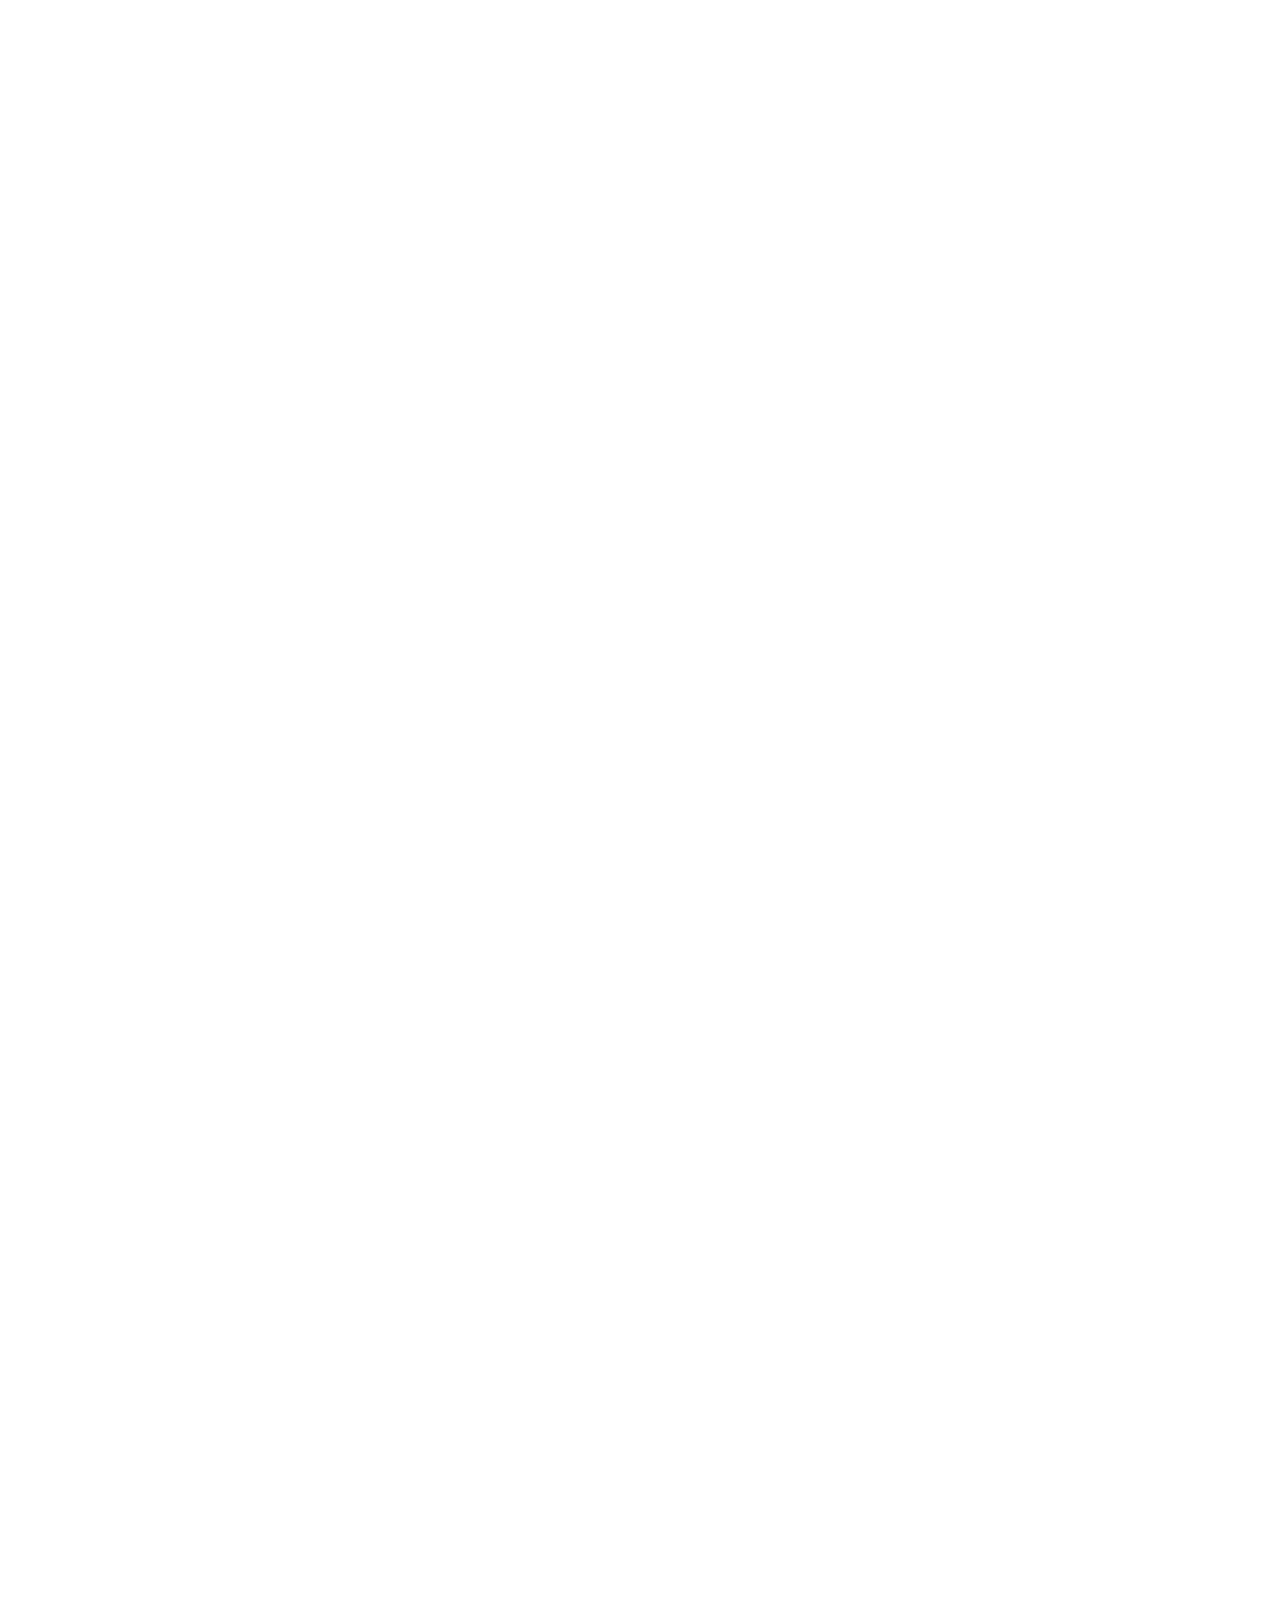
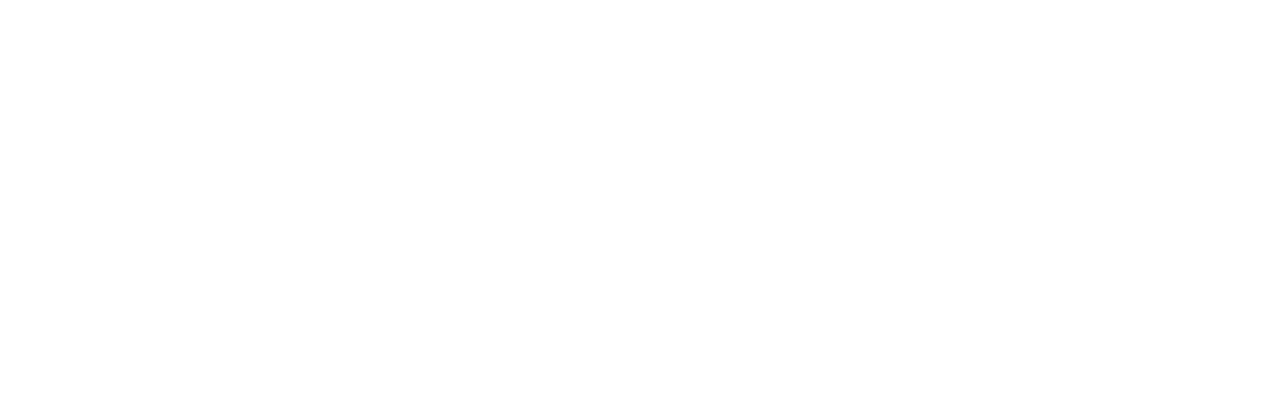
==== detailProduct.html @ 87e2caf5 "Add files via upload" ====
<!DOCTYPE html>
<html lang="en">
<head>
    <meta charset="UTF-8">
    <meta name="viewport" content="width=device-width, initial-scale=1.0">
    <title>Detail Porduct</title>
     <!-- Link bootstrap -->
     <link rel="stylesheet" href="bootstrap-5.3.3-dist/css/bootstrap.min.css">
    <!-- Icon bootstrap -->
     <link rel="stylesheet" href="https://cdn.jsdelivr.net/npm/bootstrap-icons@1.11.3/font/bootstrap-icons.min.css">
    <!-- Style css -->
     <link rel="stylesheet" href="style.css">
    <!-- Jquery -->
      <script src="jquery-3.7.1.min.js"></script>
</head>
<body>
    

    <!-- IMAGE PRODUCT -->

    <!-- ================================================ -->
    
    
    
    <!-- DESKRIPSI -->

    <!-- ================================================ -->
   
   
   
    <!-- CO -->

    <!-- ================================================ -->

    

    <!-- Bootstrap js -->
    <script src="bootstrap-5.3.3-dist/js/bootstrap.bundle.min.js"></script>
    <!-- Main js -->
    <script src="main.js"></script>
</body>
</html>
---- style.css ----
@import url('https://fonts.googleapis.com/css2?family=Quicksand:wght@300..700&display=swap');

/* =============================== VARIABEL =============================== */
:root {
    --warna-utama: #399918;
    --pendukung: #ECFFE6;
    --hover: #D5ED9F;
    --tinggi-gambar-card: 180px;
    --lebar-gambar-card: 100%;
    --lebar-card: 180px ;
}
body {
    font-family: "Quicksand", sans-serif;
    height: 2000px;
    overflow-x: auto;
}

/* ======================================================================== */



/* =============================== REBOOT STYLE BOOTSTRAP =============================== */
.bg-success,.btn-success {
    background-color: var(--warna-utama) !important;
}

.offcanvas {
    height: 70vh !important;
}
/* ======================================================================== */




/* =============================== NAVBAR =============================== */
nav input:focus {
   outline: 0;
}

/* ======================================================================== */





/* =============================== CAROUSEL =============================== */

.carousel img {
    width: 100%;
    height: 30vh;
    object-fit: cover;
}
/* ======================================================================== */



/* =============================== KATEGORI =============================== */

.kotak-kategori {
    width: 90px;
    height: 90px;
    background-color: var(--pendukung);
    transition: 0.2s;
}
.kotak-kategori img {
    width: 48px;
    height: 48px;
}


.kotak:hover .kotak-kategori {
    background-color: var(--hover);
}
/* ======================================================================== */


/* =============================== PROMO =============================== */

.promo {
    width: 85%;
    background-color: var(--hover);
    overflow-x: auto;
}
.kotak-promo {
    min-width: 600px;
}
.card img {
    width: var(--lebar-gambar-card);
    height: var(--tinggi-gambar-card);
    object-fit: cover;
}
.card {
    width: var(--lebar-card) !important;
    transition: 0.2s;
}
.card:hover {
    transform: translateY(-4px);
}
.card span {
    font-size: 13px;
}


/* ======================================================================== */


@media screen and (max-width: 767px) { 

    .kotak-kategori {
        width: 95px;
        height: 95px;
    }
    .kotak-kategori img {
        width: 30px;
        height: 30px;
    }
    .promo {
        width: 100%;
    }
 }


@media screen and (min-width: 768px) and (max-width:991px){ 
    .kotak-kategori {
        width: 100px;
        height: 100px;
    }
    .kotak-kategori img {
        width: 30px;
        height: 30px;
    }
    .promo {
        width: 100%;
    }
 }


@media screen and (min-width: 992px) and (max-width:1999px){ 
 .promo {
        width: 100%;
    }
 }


@media screen and (min-width: 1200px) and (max-width:1399px) { 

 }


@media screen and (min-width: 1400px) { 

 }
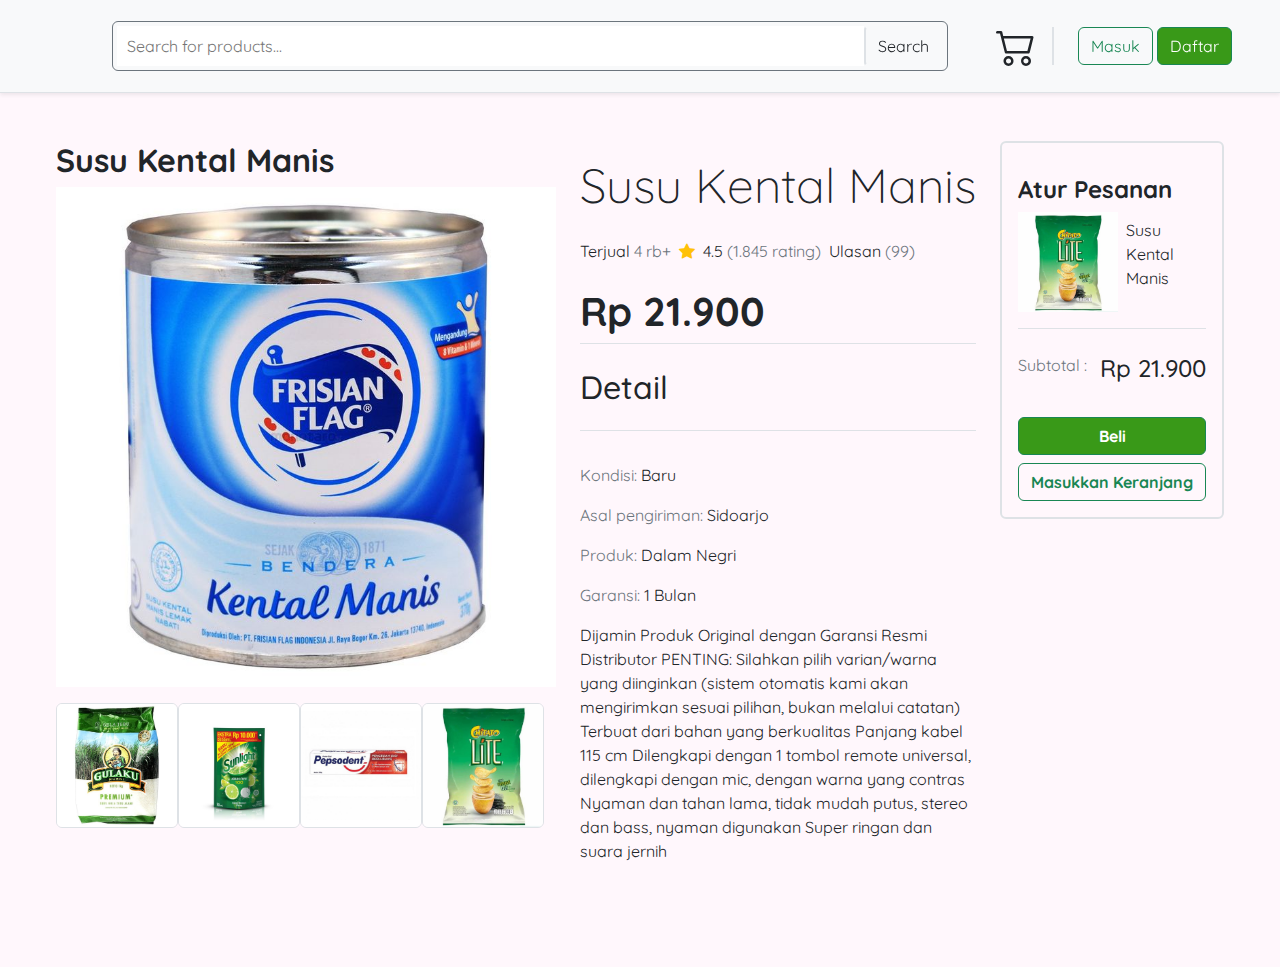
==== commit 8858975f: "Add files via upload" ====
--- a/detailProduct.html
+++ b/detailProduct.html
@@ -14,25 +14,136 @@
       <script src="jquery-3.7.1.min.js"></script>
 </head>
 <body>
+    <!-- NAVIGASI -->
+    <nav class="navbar shadow-sm  bg-body-tertiary border-bottom sticky-top py-3">
+        <div class="container-fluid px-2 px-md-5 ">
+          <a class="navbar-brand d-none d-md-block" href="#"><img src="https://images.tokopedia.net/assets-tokopedia-lite/v2/zeus/production/e5b8438b.svg" alt=""></a>
+       
+          <!-- <div class="collapse navbar-collapse" id="navbarSupportedContent"> -->
+            <form class="d-flex border border-1 border-secondary rounded p-1 col  mx-2 mx-md-5" role="search">
+              <input class="border-0 w-100 " type="search" placeholder="  Search for products..." aria-label="Search">
+              <button class="btn border-start border-2 rounded-1 " type="submit">Search</button>
+            </form>
+  
+            <div class="d-flex ms-auto align-items-center ">
+              <i class="bi bi-cart2 position-relative fs-1 me-1 me-md-3 " type="button" data-bs-toggle="offcanvas" data-bs-target="#offcanvasScrolling" aria-controls="offcanvasScrolling"></i>
+              <div class="offcanvas offcanvas-bottom" data-bs-scroll="true" data-bs-backdrop="false" tabindex="-1" id="offcanvasScrolling" aria-labelledby="offcanvasScrollingLabel">
+                <div class="offcanvas-header border-bottom">
+                  <h5 class="offcanvas-title fw-bold fs-2" id="offcanvasScrollingLabel">Keranjang Belanja</h5>
+                  <button type="button" class="btn-close" data-bs-dismiss="offcanvas" aria-label="Close"></button>
+                </div>
+                <div class="offcanvas-body">
+                  <p>Try scrolling the rest of the page to see this option in action.</p>
+                </div>
+              </div>
     
+              
+    
+              <div class="log border-start border-2 ps-1 ps-md-4 d-none d-md-block">
+                  <button class="btn btn-outline-success">Masuk</button>
+                  <button class="btn btn-success">Daftar</button>
+              </div>
+              <i class="bi bi-box-arrow-right fs-2 mt-1 ms-2 d-block d-md-none"></i>
+            </div>
+           
+  
+          <!-- </div> -->
+        </div>
+      </nav>
+     <!-- ============================================== -->
+<div class="container-fluid d-flex justify-content-center">
+    <div class=" d-flex  flex-column flex-xl-row justify-content-center py-lg-5  column-gap-4 detail-produk py-3" >
 
-    <!-- IMAGE PRODUCT -->
 
-    <!-- ================================================ -->
+        <!-- IMAGE PRODUCT -->
     
+        
+        <div class="d-flex flex-column align-items-center align-items-xl-start ">
+        <h2 class="fw-bold d-none d-xl-block">Susu Kental Manis</h2>
+        <img src="asset/img/download (4).jpeg" alt="" class="img-utama">
+        <div class="mt-3 d-flex justify-content-center  ">
+            <img src="asset/img/download (1).jpeg" alt="" class="img-kecil border rounded">
+            <img src="asset/img/download (2).jpeg" alt="" class="img-kecil border rounded">
+            <img src="asset/img/download (3).jpeg" alt="" class="img-kecil border rounded">
+            <img src="asset/img/download (6).jpeg" alt="" class="img-kecil border rounded">
+        </div>
+        </div>
+        
     
+        <!-- ================================================ -->
+        
+        
+        
+        <!-- DESKRIPSI -->
     
-    <!-- DESKRIPSI -->
+        <div class="py-3">
+    
+            <div class="border-bottom">
+                <h1 class="display-5 text-nowrap">Susu Kental Manis</h1>
+                <div class="text-nowrap d-flex align-items-center  column-gap-2 w-100  my-4">
+                    <span>Terjual <span class="text-secondary">4 rb+</span></span>
+                    <div class="d-flex  align-items-center">
+                        <i class="bi bi-star-fill me-2 text-warning "></i>
+                        <span>4.5 <span class="text-secondary d-none d-sm-inline">(1.845 rating)</span></span>
+                    </div>
+                    <span>Ulasan <span class="text-secondary">(99)</span></span>
+                </div>
+                <h1 class="fw-bold">Rp 21.900</h1>
+            </div>
+        
+            <div>
+                <h2 class="border-bottom py-4 ">Detail</h2>
+                <div class="py-4">
+                    <p><span class="text-secondary">Kondisi: </span>Baru</p>
+                    <p><span class="text-secondary">Asal pengiriman: </span>Sidoarjo</p>
+                    <p><span class="text-secondary">Produk: </span>Dalam Negri</p>
+                    <p><span class="text-secondary">Garansi: </span>1 Bulan</p>
+                    <p>Dijamin Produk Original dengan Garansi Resmi Distributor
+                        PENTING: Silahkan pilih varian/warna yang diinginkan (sistem otomatis kami akan mengirimkan sesuai pilihan, bukan melalui catatan)
+                        Terbuat dari bahan yang berkualitas
+                        Panjang kabel 115 cm
+                        Dilengkapi dengan 1 tombol remote universal, dilengkapi dengan mic, dengan warna yang contras
+                        Nyaman dan tahan lama, tidak mudah putus, stereo dan bass, nyaman digunakan
+                        Super ringan dan suara jernih
+                    </p>
+                </div>
+               
+            </div>
+        </div>
+       
+    
+        <!-- ================================================ -->
+       
+       
+       
+        <!-- CO -->
+    
+        <div class="border border-2 rounded p-3 co">
+            <div class="border-bottom py-3">
+                <h4 class="fw-bold ">Atur Pesanan</h4>
+                <div class="d-flex align-items-center column-gap-2">
+                    <img src="asset/img/download (6).jpeg" alt="" class="img-co">
+                    <p>Susu Kental Manis</p>
+                </div>
+    
+                
+            </div>
+            <div class="d-flex justify-content-between align-items-center my-4">
+                <p class="text-secondary text-nowrap">Subtotal : </p>
+                <h4 class="text-nowrap">Rp 21.900</h4>
+            </div>
+            <div class="d-flex flex-column ">
+                <button class="btn btn-success mb-2 card-link fw-bold">Beli</button>
+                <button class="btn btn-outline-success fw-bold text-nowrap">Masukkan Keranjang</button>
+            </div>
+    
+        </div>
+        <!-- ================================================ -->
+    
+    </div>  
 
-    <!-- ================================================ -->
-   
-   
-   
-    <!-- CO -->
-
-    <!-- ================================================ -->
-
-    
+</div>
+ 
 
     <!-- Bootstrap js -->
     <script src="bootstrap-5.3.3-dist/js/bootstrap.bundle.min.js"></script>
--- a/style.css
+++ b/style.css
@@ -12,8 +12,9 @@
 }
 body {
     font-family: "Quicksand", sans-serif;
-    height: 2000px;
+   
     overflow-x: auto;
+    background-color: #FFF7FC;
 }
 
 /* ======================================================================== */
@@ -93,6 +94,8 @@
 .card {
     width: var(--lebar-card) !important;
     transition: 0.2s;
+    box-shadow: 0 4px 8px rgba(0, 0, 0, 0.1), 
+              0 8px 16px rgba(0, 0, 0, 0.1);
 }
 .card:hover {
     transform: translateY(-4px);
@@ -105,11 +108,45 @@
 /* ======================================================================== */
 
 
+
+
+
+.detail-produk {
+    width: 80%;
+}
+
+.co {
+    width: 100%;
+    height: fit-content;
+}
+
+
+.img-utama {
+    width: 500px;
+    height: 500px;
+    object-fit: cover;
+}
+.img-kecil {
+    width: 122px;
+    height: 125px;
+    object-fit: cover;
+}
+.img-co {
+    width: 100px;
+    height: 100px;
+    object-fit: cover;
+}
+
+
+
+
+
+
 @media screen and (max-width: 767px) { 
 
     .kotak-kategori {
-        width: 95px;
-        height: 95px;
+        width: 80px;
+        height: 80px;
     }
     .kotak-kategori img {
         width: 30px;
@@ -118,14 +155,31 @@
     .promo {
         width: 100%;
     }
- }
-
-
-@media screen and (min-width: 768px) and (max-width:991px){ 
-    .kotak-kategori {
+    .detail-produk {
+        width: 100%;
+    }
+    
+    .img-utama {
+        width: 300px;
+        height: 300px;
+    }
+    .img-kecil {
+        width: 100%;
+        height: 85px;
+    }
+    .img-co {
         width: 100px;
         height: 100px;
     }
+    .co {
+        width: 100%;
+        height: fit-content;
+    
+    }
+ }
+
+
+@media screen and (min-width: 768px) and (max-width:991px){ 
     .kotak-kategori img {
         width: 30px;
         height: 30px;
@@ -136,7 +190,7 @@
  }
 
 
-@media screen and (min-width: 992px) and (max-width:1999px){ 
+@media screen and (min-width: 992px) and (max-width:1199px){ 
  .promo {
         width: 100%;
     }
@@ -144,10 +198,8 @@
 
 
 @media screen and (min-width: 1200px) and (max-width:1399px) { 
-
- }
-
-
-@media screen and (min-width: 1400px) { 
-
- }
+    .promo {
+        width: 100% ;
+    }
+ }
+
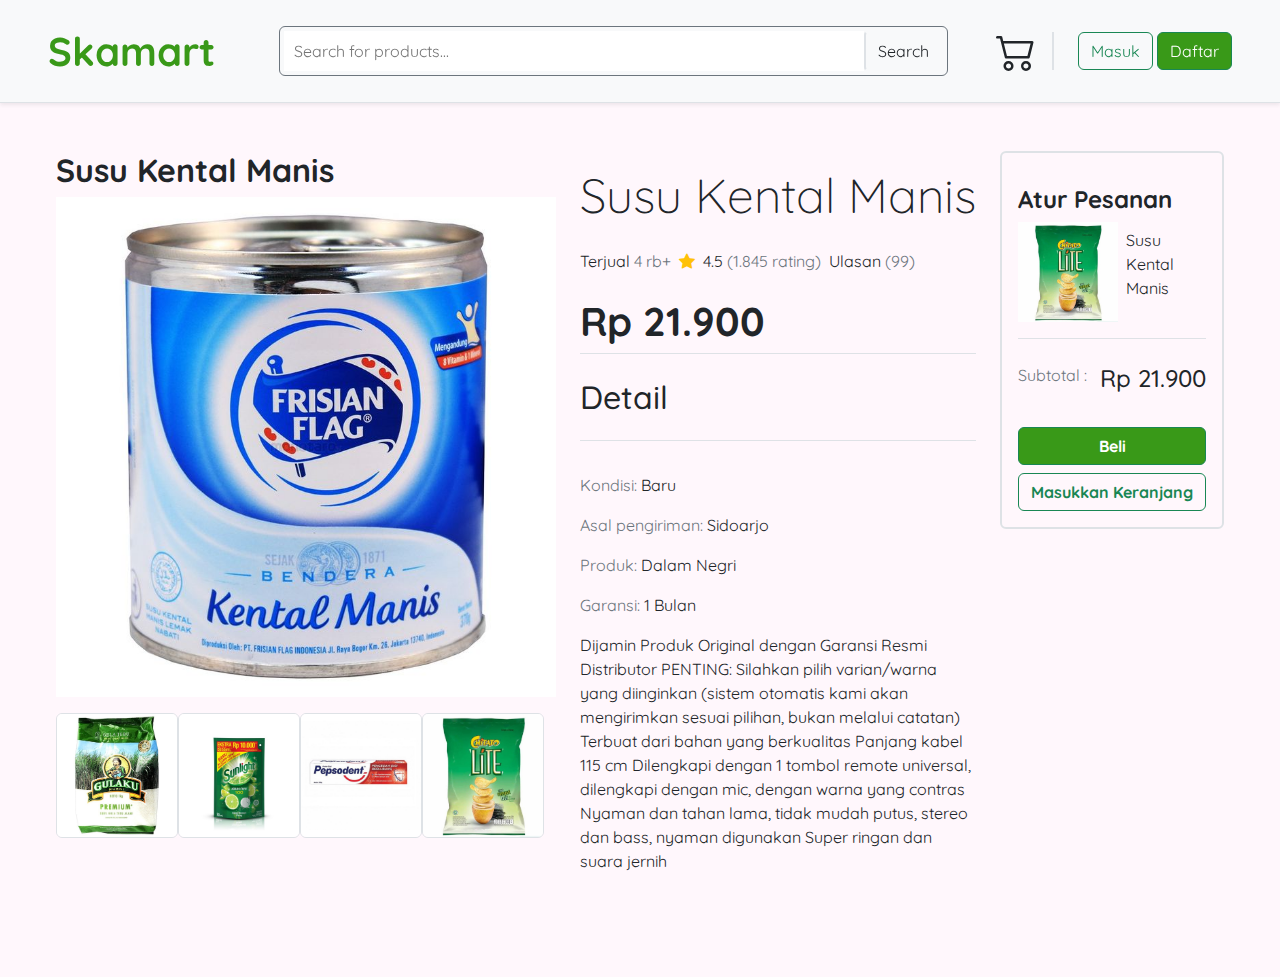
==== commit a6d42add: "Add files via upload" ====
--- a/detailProduct.html
+++ b/detailProduct.html
@@ -15,9 +15,9 @@
 </head>
 <body>
     <!-- NAVIGASI -->
-    <nav class="navbar shadow-sm  bg-body-tertiary border-bottom sticky-top py-3">
+    <nav class="navbar shadow-sm  bg-body-tertiary border-bottom sticky-top py-3 z-3">
         <div class="container-fluid px-2 px-md-5 ">
-          <a class="navbar-brand d-none d-md-block" href="#"><img src="https://images.tokopedia.net/assets-tokopedia-lite/v2/zeus/production/e5b8438b.svg" alt=""></a>
+          <a class="navbar-brand fw-bold fs-1 d-none d-md-block logo" href="index.html">Skamart</a>
        
           <!-- <div class="collapse navbar-collapse" id="navbarSupportedContent"> -->
             <form class="d-flex border border-1 border-secondary rounded p-1 col  mx-2 mx-md-5" role="search">
--- a/style.css
+++ b/style.css
@@ -38,6 +38,12 @@
 nav input:focus {
    outline: 0;
 }
+.logo {
+    color: var(--warna-utama);
+}
+.logo:hover {
+    color: var(--warna-utama);
+}
 
 /* ======================================================================== */
 
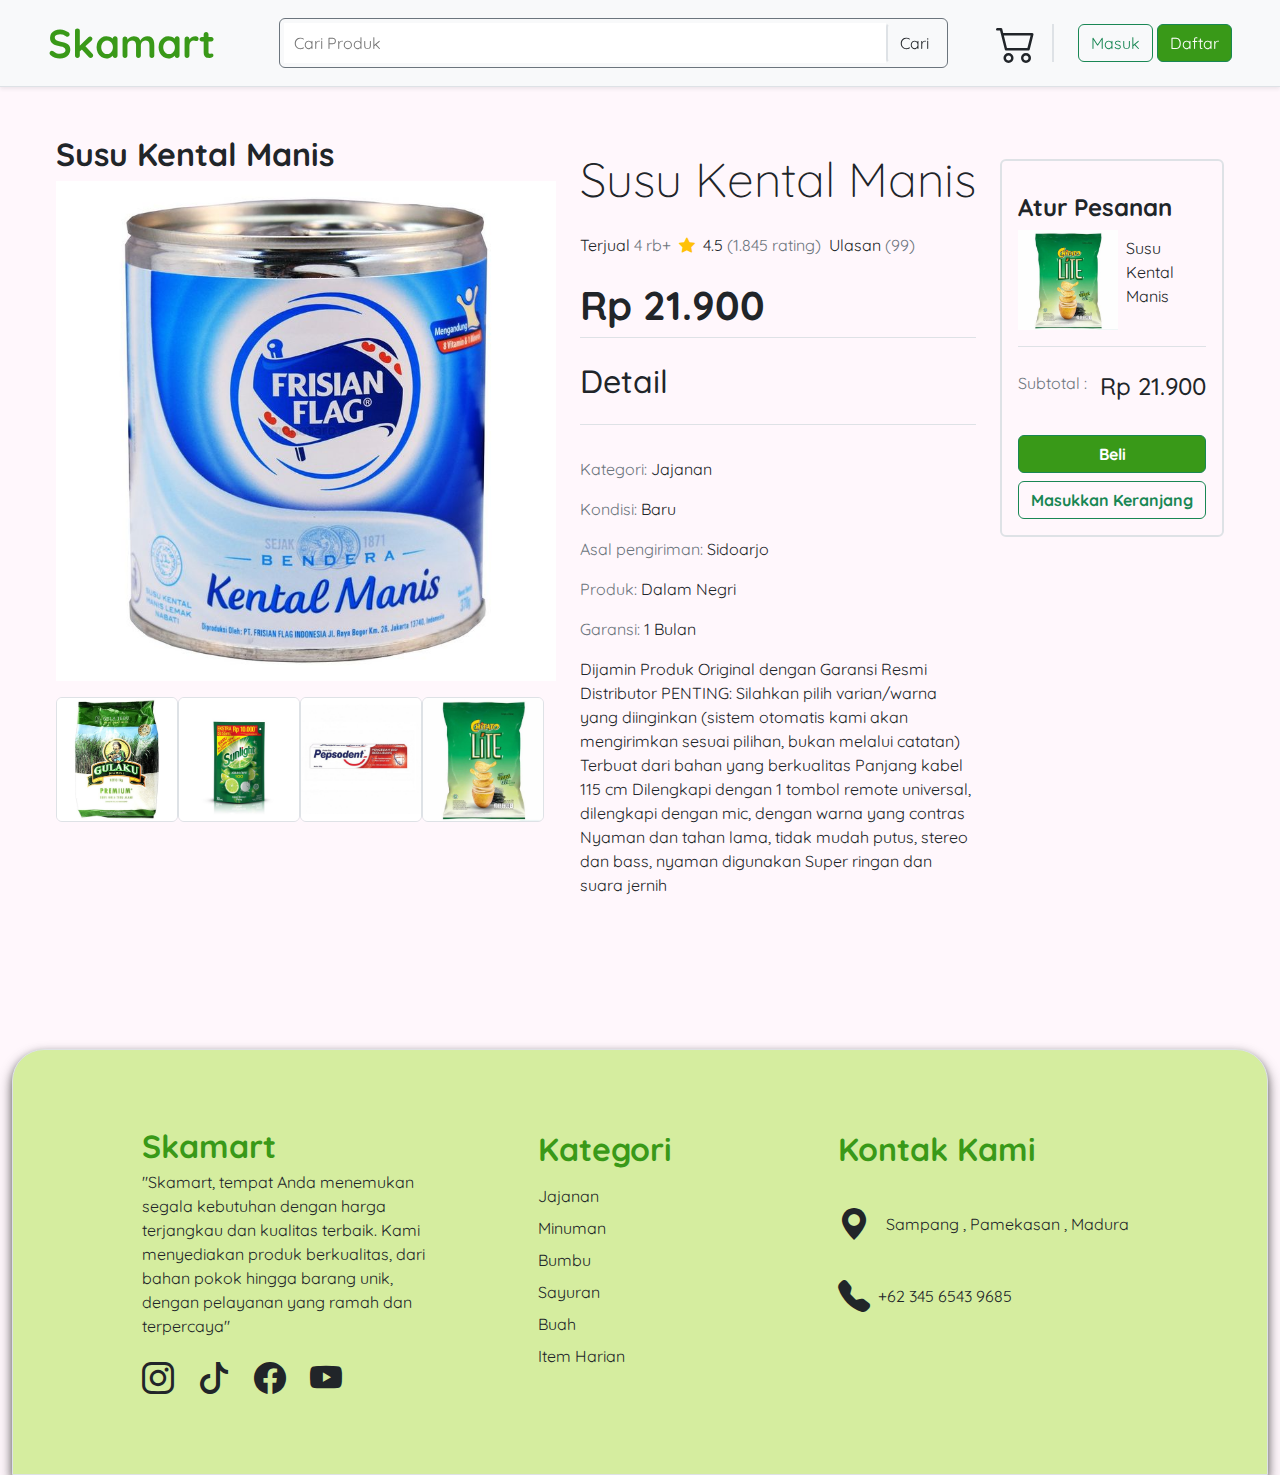
==== commit 5a3a3704: "Add files via upload" ====
--- a/detailProduct.html
+++ b/detailProduct.html
@@ -15,14 +15,14 @@
 </head>
 <body>
     <!-- NAVIGASI -->
-    <nav class="navbar shadow-sm  bg-body-tertiary border-bottom sticky-top py-3 z-3">
+    <nav class="navbar shadow-sm  bg-body-tertiary border-bottom sticky-top  z-3">
         <div class="container-fluid px-2 px-md-5 ">
           <a class="navbar-brand fw-bold fs-1 d-none d-md-block logo" href="index.html">Skamart</a>
        
           <!-- <div class="collapse navbar-collapse" id="navbarSupportedContent"> -->
             <form class="d-flex border border-1 border-secondary rounded p-1 col  mx-2 mx-md-5" role="search">
-              <input class="border-0 w-100 " type="search" placeholder="  Search for products..." aria-label="Search">
-              <button class="btn border-start border-2 rounded-1 " type="submit">Search</button>
+              <input class="border-0 w-100 " type="search" placeholder="  Cari Produk" aria-label="Search">
+              <button class="btn border-start border-2 rounded-1 " type="submit">Cari</button>
             </form>
   
             <div class="d-flex ms-auto align-items-center ">
@@ -30,10 +30,229 @@
               <div class="offcanvas offcanvas-bottom" data-bs-scroll="true" data-bs-backdrop="false" tabindex="-1" id="offcanvasScrolling" aria-labelledby="offcanvasScrollingLabel">
                 <div class="offcanvas-header border-bottom">
                   <h5 class="offcanvas-title fw-bold fs-2" id="offcanvasScrollingLabel">Keranjang Belanja</h5>
-                  <button type="button" class="btn-close" data-bs-dismiss="offcanvas" aria-label="Close"></button>
+                  <button type="button" class="btn-close fs-4" data-bs-dismiss="offcanvas" aria-label="Close"></button>
                 </div>
                 <div class="offcanvas-body">
-                  <p>Try scrolling the rest of the page to see this option in action.</p>
+  
+                  <div class="container-fluid  border-bottom py-2">
+                    <div class=" cart-item d-flex justify-content-between">
+                        <div class="d-flex column-gap-0 column-gap-sm-1 column-gap-md-5">
+                            <input type="checkbox">        
+                        <div >
+                            <img src="asset/img/download (6).jpeg" alt="Product Image">
+                        </div>
+                        <div class="d-flex flex-column justify-content-center align-items-center">
+                                <div class="cart-item-title">Chitato</div>
+                                <div class="cart-item-price text-secondary">$20.00</div>
+                        </div>
+                       </div>
+                        <div class=" cart-item-controls">
+                            <button class="btn btn-sm btn-outline-secondary">-</button>
+                            <input type="number" value="1" min="1">
+                            <button class="btn btn-sm btn-outline-secondary">+</button>
+                        </div>
+                    </div>
+                  </div>
+                  <div class="container-fluid  border-bottom py-2">
+                    <div class=" cart-item d-flex justify-content-between">
+                        <div class="d-flex column-gap-0 column-gap-sm-1 column-gap-md-5">
+                            <input type="checkbox">        
+                        <div >
+                            <img src="asset/img/download (6).jpeg" alt="Product Image">
+                        </div>
+                        <div class="d-flex flex-column justify-content-center align-items-center">
+                                <div class="cart-item-title">Chitato</div>
+                                <div class="cart-item-price text-secondary">$20.00</div>
+                        </div>
+                       </div>
+                        <div class=" cart-item-controls">
+                            <button class="btn btn-sm btn-outline-secondary">-</button>
+                            <input type="number" value="1" min="1">
+                            <button class="btn btn-sm btn-outline-secondary">+</button>
+                        </div>
+                    </div>
+                  </div>
+                  <div class="container-fluid  border-bottom py-2">
+                    <div class=" cart-item d-flex justify-content-between">
+                        <div class="d-flex column-gap-0 column-gap-sm-1 column-gap-md-5">
+                            <input type="checkbox">        
+                        <div >
+                            <img src="asset/img/download (6).jpeg" alt="Product Image">
+                        </div>
+                        <div class="d-flex flex-column justify-content-center align-items-center">
+                                <div class="cart-item-title">Chitato</div>
+                                <div class="cart-item-price text-secondary">$20.00</div>
+                        </div>
+                       </div>
+                        <div class=" cart-item-controls">
+                            <button class="btn btn-sm btn-outline-secondary">-</button>
+                            <input type="number" value="1" min="1">
+                            <button class="btn btn-sm btn-outline-secondary">+</button>
+                        </div>
+                    </div>
+                  </div>
+                  <div class="container-fluid  border-bottom py-2">
+                    <div class=" cart-item d-flex justify-content-between">
+                        <div class="d-flex column-gap-0 column-gap-sm-1 column-gap-md-5">
+                            <input type="checkbox">        
+                        <div >
+                            <img src="asset/img/download (6).jpeg" alt="Product Image">
+                        </div>
+                        <div class="d-flex flex-column justify-content-center align-items-center">
+                                <div class="cart-item-title">Chitato</div>
+                                <div class="cart-item-price text-secondary">$20.00</div>
+                        </div>
+                       </div>
+                        <div class=" cart-item-controls">
+                            <button class="btn btn-sm btn-outline-secondary">-</button>
+                            <input type="number" value="1" min="1">
+                            <button class="btn btn-sm btn-outline-secondary">+</button>
+                        </div>
+                    </div>
+                  </div>
+                  <div class="container-fluid  border-bottom py-2">
+                    <div class=" cart-item d-flex justify-content-between">
+                        <div class="d-flex column-gap-0 column-gap-sm-1 column-gap-md-5">
+                            <input type="checkbox">        
+                        <div >
+                            <img src="asset/img/download (6).jpeg" alt="Product Image">
+                        </div>
+                        <div class="d-flex flex-column justify-content-center align-items-center">
+                                <div class="cart-item-title">Chitato</div>
+                                <div class="cart-item-price text-secondary">$20.00</div>
+                        </div>
+                       </div>
+                        <div class=" cart-item-controls">
+                            <button class="btn btn-sm btn-outline-secondary">-</button>
+                            <input type="number" value="1" min="1">
+                            <button class="btn btn-sm btn-outline-secondary">+</button>
+                        </div>
+                    </div>
+                  </div>
+                  <div class="container-fluid  border-bottom py-2">
+                    <div class=" cart-item d-flex justify-content-between">
+                        <div class="d-flex column-gap-0 column-gap-sm-1 column-gap-md-5">
+                            <input type="checkbox">        
+                        <div >
+                            <img src="asset/img/download (6).jpeg" alt="Product Image">
+                        </div>
+                        <div class="d-flex flex-column justify-content-center align-items-center">
+                                <div class="cart-item-title">Chitato</div>
+                                <div class="cart-item-price text-secondary">$20.00</div>
+                        </div>
+                       </div>
+                        <div class=" cart-item-controls">
+                            <button class="btn btn-sm btn-outline-secondary">-</button>
+                            <input type="number" value="1" min="1">
+                            <button class="btn btn-sm btn-outline-secondary">+</button>
+                        </div>
+                    </div>
+                  </div>
+                  <div class="container-fluid  border-bottom py-2">
+                    <div class=" cart-item d-flex justify-content-between">
+                        <div class="d-flex column-gap-0 column-gap-sm-1 column-gap-md-5">
+                            <input type="checkbox">        
+                        <div >
+                            <img src="asset/img/download (6).jpeg" alt="Product Image">
+                        </div>
+                        <div class="d-flex flex-column justify-content-center align-items-center">
+                                <div class="cart-item-title">Chitato</div>
+                                <div class="cart-item-price text-secondary">$20.00</div>
+                        </div>
+                       </div>
+                        <div class=" cart-item-controls">
+                            <button class="btn btn-sm btn-outline-secondary">-</button>
+                            <input type="number" value="1" min="1">
+                            <button class="btn btn-sm btn-outline-secondary">+</button>
+                        </div>
+                    </div>
+                  </div>
+                  <div class="container-fluid  border-bottom py-2">
+                    <div class=" cart-item d-flex justify-content-between">
+                        <div class="d-flex column-gap-0 column-gap-sm-1 column-gap-md-5">
+                            <input type="checkbox">        
+                        <div >
+                            <img src="asset/img/download (6).jpeg" alt="Product Image">
+                        </div>
+                        <div class="d-flex flex-column justify-content-center align-items-center">
+                                <div class="cart-item-title">Chitato</div>
+                                <div class="cart-item-price text-secondary">$20.00</div>
+                        </div>
+                       </div>
+                        <div class=" cart-item-controls">
+                            <button class="btn btn-sm btn-outline-secondary">-</button>
+                            <input type="number" value="1" min="1">
+                            <button class="btn btn-sm btn-outline-secondary">+</button>
+                        </div>
+                    </div>
+                  </div>
+                  <div class="container-fluid  border-bottom py-2">
+                    <div class=" cart-item d-flex justify-content-between">
+                        <div class="d-flex column-gap-0 column-gap-sm-1 column-gap-md-5">
+                            <input type="checkbox">        
+                        <div >
+                            <img src="asset/img/download (6).jpeg" alt="Product Image">
+                        </div>
+                        <div class="d-flex flex-column justify-content-center align-items-center">
+                                <div class="cart-item-title">Chitato</div>
+                                <div class="cart-item-price text-secondary">$20.00</div>
+                        </div>
+                       </div>
+                        <div class=" cart-item-controls">
+                            <button class="btn btn-sm btn-outline-secondary">-</button>
+                            <input type="number" value="1" min="1">
+                            <button class="btn btn-sm btn-outline-secondary">+</button>
+                        </div>
+                    </div>
+                  </div>
+                  <div class="container-fluid  border-bottom py-2">
+                    <div class=" cart-item d-flex justify-content-between">
+                        <div class="d-flex column-gap-0 column-gap-sm-1 column-gap-md-5">
+                            <input type="checkbox">        
+                        <div >
+                            <img src="asset/img/download (6).jpeg" alt="Product Image">
+                        </div>
+                        <div class="d-flex flex-column justify-content-center align-items-center">
+                                <div class="cart-item-title">Chitato</div>
+                                <div class="cart-item-price text-secondary">$20.00</div>
+                        </div>
+                       </div>
+                        <div class=" cart-item-controls">
+                            <button class="btn btn-sm btn-outline-secondary">-</button>
+                            <input type="number" value="1" min="1">
+                            <button class="btn btn-sm btn-outline-secondary">+</button>
+                        </div>
+                    </div>
+                  </div>
+                  <div class="container-fluid  border-bottom py-2">
+                    <div class=" cart-item d-flex justify-content-between">
+                        <div class="d-flex column-gap-0 column-gap-sm-1 column-gap-md-5">
+                            <input type="checkbox">        
+                        <div >
+                            <img src="asset/img/download (6).jpeg" alt="Product Image">
+                        </div>
+                        <div class="d-flex flex-column justify-content-center align-items-center">
+                                <div class="cart-item-title">Chitato</div>
+                                <div class="cart-item-price text-secondary">$20.00</div>
+                        </div>
+                       </div>
+                        <div class=" cart-item-controls">
+                            <button class="btn btn-sm btn-outline-secondary">-</button>
+                            <input type="number" value="1" min="1">
+                            <button class="btn btn-sm btn-outline-secondary">+</button>
+                        </div>
+                    </div>
+                  </div>
+  
+                </div>
+                <div class="sticky-bottom border rounded-top-5 shadow-lg px-3 px-lg-5 py-3 bg-light z-3">
+                  <div class="d-flex flex-column">
+                    <div class="d-flex justify-content-between">
+                      <span class="fw-bold">Selected Item (2)</span>
+                      <span class="fw-bold">Rp.400.324</span>
+                    </div>
+                    <button class="btn btn-success fw-bold my-2 my-lg-4">Beli Sekarang</button>
+                  </div>
                 </div>
               </div>
     
@@ -52,7 +271,7 @@
       </nav>
      <!-- ============================================== -->
 <div class="container-fluid d-flex justify-content-center">
-    <div class=" d-flex  flex-column flex-xl-row justify-content-center py-lg-5  column-gap-4 detail-produk py-3" >
+    <div class=" d-flex  flex-column flex-xl-row justify-content-center py-lg-5  column-gap-4 detail-produk" >
 
 
         <!-- IMAGE PRODUCT -->
@@ -94,6 +313,7 @@
             <div>
                 <h2 class="border-bottom py-4 ">Detail</h2>
                 <div class="py-4">
+                    <p><span class="text-secondary">Kategori: </span>Jajanan</p>
                     <p><span class="text-secondary">Kondisi: </span>Baru</p>
                     <p><span class="text-secondary">Asal pengiriman: </span>Sidoarjo</p>
                     <p><span class="text-secondary">Produk: </span>Dalam Negri</p>
@@ -118,7 +338,7 @@
        
         <!-- CO -->
     
-        <div class="border border-2 rounded p-3 co">
+        <div class="border border-2 rounded p-3 co my-xl-4">
             <div class="border-bottom py-3">
                 <h4 class="fw-bold ">Atur Pesanan</h4>
                 <div class="d-flex align-items-center column-gap-2">
@@ -143,6 +363,52 @@
     </div>  
 
 </div>
+
+  <!-- FOOTER -->
+
+    <div class="container-fluid mt-5">
+      <div class="container-fluid border-bottom rounded-top-5 d-flex justify-content-center border border-1" id="footer">
+        
+          <div class="container row row-cols-1 row-cols-md-3 p-0 p-md-5 g-0 g-md-3">
+              <div class="col p-3 p-md-4">
+                  <a class="fw-bold fs-2 logo text-decoration-none" href="index.html">Skamart</a>
+                  <p class="d-none d-md-block">"Skamart, tempat Anda menemukan segala kebutuhan dengan harga terjangkau dan kualitas terbaik. Kami menyediakan produk berkualitas, dari bahan pokok hingga barang unik, dengan pelayanan yang ramah dan terpercaya"</p>
+                  <div class="icon-sosmed fs-2 d-flex column-gap-4 mt-2">
+                      <i class="bi bi-instagram"></i>
+                      <i class="bi bi-tiktok"></i>
+                      <i class="bi bi-facebook"></i>
+                      <i class="bi bi-youtube"></i>
+                  </div>
+              </div>
+              <div class="col p-3 p-md-4 mt-4">
+                  <div class="d-flex flex-column row-gap-md-2 ms-md-5">
+                      <h2 class="fw-bold text-success">Kategori</h2>
+                      <li class="navbar-nav"><a class="text-decoration-none text-dark" href="">Jajanan</a></li>
+                      <li class="navbar-nav"><a class="text-decoration-none text-dark" href="">Minuman</a></li>
+                      <li class="navbar-nav"><a class="text-decoration-none text-dark" href="">Bumbu</a></li>
+                      <li class="navbar-nav"><a class="text-decoration-none text-dark" href="">Sayuran</a></li>
+                      <li class="navbar-nav"><a class="text-decoration-none text-dark" href="">Buah</a></li>
+                      <li class="navbar-nav"><a class="text-decoration-none text-dark" href="">Item Harian</a></li>
+                  </div>
+              </div>
+              <div class="col p-3 p-md-4 mt-4 d-flex flex-column row-gap-2 row-gap-md-4 text-now">
+                  <h2 class="fw-bold text-success text-nowrap">Kontak Kami</h2>
+                  <div class="d-flex align-items-center column-gap-2">
+                      <i class="bi bi-geo-alt-fill me-2 fs-2"></i>
+                      <span>Sampang , Pamekasan , Madura</span>
+                  </div>
+                  <div class="d-flex align-items-center column-gap-2">
+                      <i class="bi bi-telephone-fill fs-2"></i>
+                      <span class="text-nowrap">+62 345 6543 9685</span>
+                  </div>
+              </div>
+          </div>
+      </div>
+  </div>
+  
+    
+    <!-- ============================================ -->
+
  
 
     <!-- Bootstrap js -->
--- a/style.css
+++ b/style.css
@@ -6,9 +6,9 @@
     --warna-utama: #399918;
     --pendukung: #ECFFE6;
     --hover: #D5ED9F;
-    --tinggi-gambar-card: 180px;
+    --tinggi-gambar-card: 220px;
     --lebar-gambar-card: 100%;
-    --lebar-card: 180px ;
+    --lebar-card: 220px ;
 }
 body {
     font-family: "Quicksand", sans-serif;
@@ -22,13 +22,9 @@
 
 
 /* =============================== REBOOT STYLE BOOTSTRAP =============================== */
-.bg-success,.btn-success {
-    background-color: var(--warna-utama) !important;
-}
-
-.offcanvas {
-    height: 70vh !important;
-}
+.bg-success,.btn-success{background-color: var(--warna-utama) !important;}
+.text-success {color: var(--warna-utama) !important;}
+.offcanvas {height: 70vh !important;}
 /* ======================================================================== */
 
 
@@ -47,20 +43,14 @@
 
 /* ======================================================================== */
 
-
-
-
-
 /* =============================== CAROUSEL =============================== */
 
 .carousel img {
     width: 100%;
-    height: 30vh;
-    object-fit: cover;
-}
-/* ======================================================================== */
-
-
+    height: fit-content;
+    object-fit: cover;
+}
+/* ======================================================================== */
 
 /* =============================== KATEGORI =============================== */
 
@@ -90,43 +80,82 @@
     overflow-x: auto;
 }
 .kotak-promo {
-    min-width: 600px;
-}
+    min-width: 600px ;
+}
+#card-promo {
+    width: 180px !important;
+}
+#card-promo img{
+    width: var(--lebar-gambar-card);
+    height: 180px;
+}
+
 .card img {
     width: var(--lebar-gambar-card);
     height: var(--tinggi-gambar-card);
     object-fit: cover;
 }
+
 .card {
-    width: var(--lebar-card) !important;
+    width: var(--lebar-card);
     transition: 0.2s;
     box-shadow: 0 4px 8px rgba(0, 0, 0, 0.1), 
               0 8px 16px rgba(0, 0, 0, 0.1);
 }
+.card-body {
+    overflow: hidden;
+    text-overflow: ellipsis;
+}
 .card:hover {
     transform: translateY(-4px);
 }
 .card span {
     font-size: 13px;
 }
-
-
-/* ======================================================================== */
-
-
-
-
-
+/* ======================================================================== */
+
+
+
+
+/* =============================== FOOTER =============================== */
+#footer {
+    background-color: var(--hover);
+    box-shadow: 0 4px 8px rgba(0, 0, 0, 0.5), 
+              0 8px 16px rgba(0, 0, 0, 0.3);
+}
+#footer .bi {
+   transition: 0.2s;
+}
+#footer .bi:hover {
+    color: var(--warna-utama);
+}
+
+/* ======================================================================== */
+.cart-item img {
+    max-width: 100px;
+    height: 100px;
+    object-fit: cover;
+}
+.cart-item-controls {
+    display: flex;
+    align-items: center;
+}
+.cart-item-controls input {
+    width: 40px;
+    text-align: center;
+    margin: 0 10px;
+}
+
+
+
+/* =============================== DETAIL PRODUCT =============================== */
 .detail-produk {
     width: 80%;
 }
-
 .co {
     width: 100%;
     height: fit-content;
 }
-
-
 .img-utama {
     width: 500px;
     height: 500px;
@@ -142,7 +171,7 @@
     height: 100px;
     object-fit: cover;
 }
-
+/* ======================================================================== */
 
 
 
@@ -150,9 +179,10 @@
 
 @media screen and (max-width: 767px) { 
 
+   
     .kotak-kategori {
-        width: 80px;
-        height: 80px;
+        width: 50px;
+        height: 50px;
     }
     .kotak-kategori img {
         width: 30px;
@@ -182,14 +212,18 @@
         height: fit-content;
     
     }
+    .card img {
+        max-width: 170px ;
+        max-height: 170px ;
+        object-fit: cover;
+    }
+    .card {
+        width: 170px ;
+    }
  }
 
 
 @media screen and (min-width: 768px) and (max-width:991px){ 
-    .kotak-kategori img {
-        width: 30px;
-        height: 30px;
-    }
     .promo {
         width: 100%;
     }
